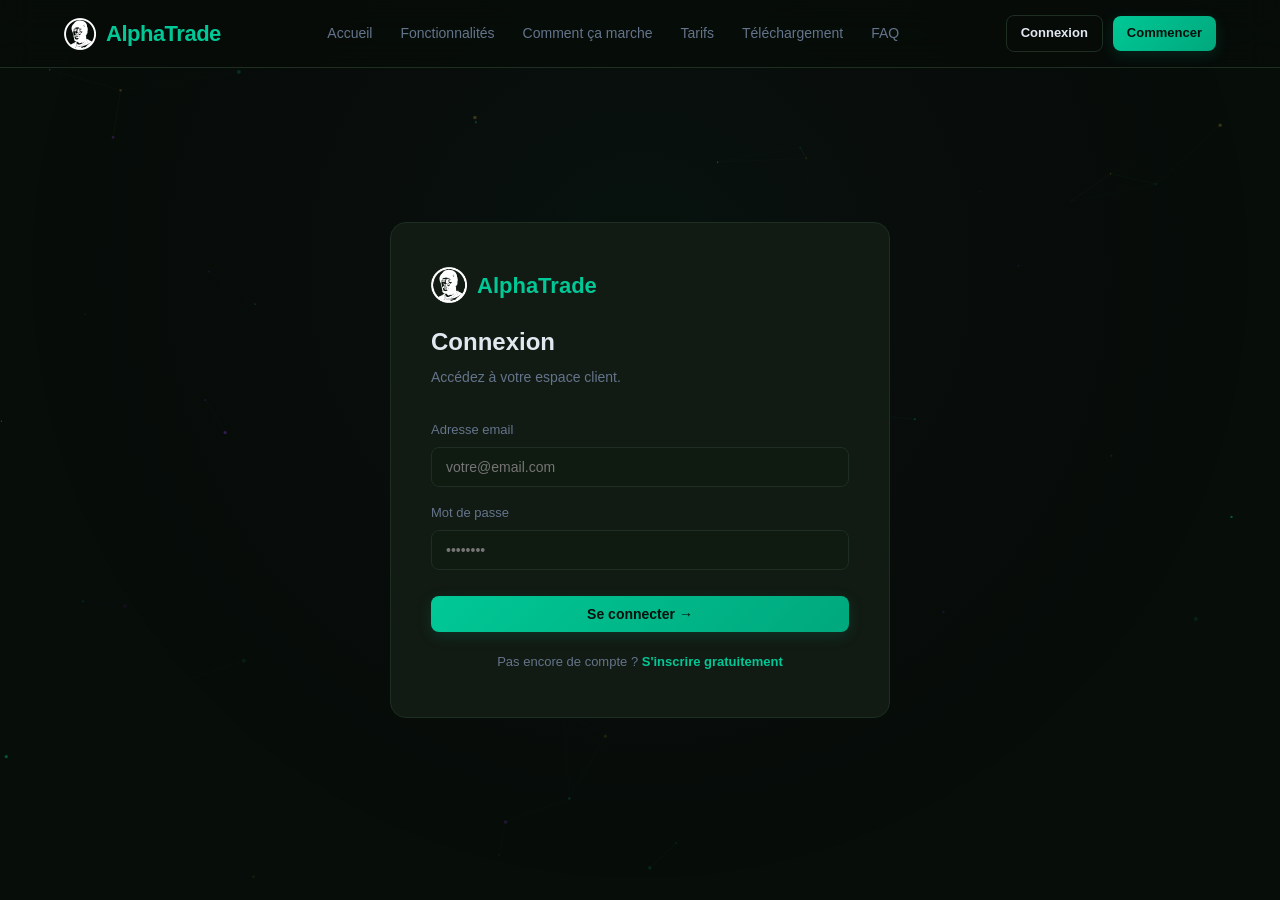
==== connexion.html @ 63baa159 "Add site web files" ====
<!DOCTYPE html>
<html lang="fr">
<head>
<!-- Google tag (gtag.js) -->
<script async src="https://www.googletagmanager.com/gtag/js?id=G-JQR0P1GWEX"></script>
<script>
  window.dataLayer = window.dataLayer || [];
  function gtag(){dataLayer.push(arguments);}
  gtag('js', new Date());
  gtag('config', 'G-JQR0P1GWEX');
</script>
<meta charset="UTF-8">
<link rel="icon" type="image/png" href="assets/logo.png">
<link rel="apple-touch-icon" href="assets/logo.png">
<meta name="viewport" content="width=device-width, initial-scale=1.0">
<title>Connexion — AlphaTrade</title>
<link rel="stylesheet" href="css/style.css">
</head>
<body>

<nav class="nav" id="mainNav">
  <a href="index.html" class="nav-logo">
    <img src="assets/logo.png" alt="AlphaTrade" onerror="this.style.display='none'">
    AlphaTrade
  </a>
  <div class="nav-links"></div>
  <div class="nav-cta"></div>
</nav>

<div class="auth-page">
  <div class="auth-box">
    <div class="auth-logo">
      <img src="assets/logo.png" alt="" onerror="this.style.display='none'">
      <span>AlphaTrade</span>
    </div>
    <h1>Connexion</h1>
    <p class="sub">Accédez à votre espace client.</p>

    <div class="form-group">
      <label class="form-label">Adresse email</label>
      <input class="form-input" type="email" id="email" placeholder="votre@email.com" autocomplete="email">
    </div>
    <div class="form-group">
      <label class="form-label">Mot de passe</label>
      <input class="form-input" type="password" id="password" placeholder="••••••••" autocomplete="current-password">
    </div>

    <div class="form-error" id="errMsg"></div>

    <button class="btn btn-primary btn-full" style="margin-top:10px" onclick="doLogin()">
      Se connecter →
    </button>
    <p class="form-link">Pas encore de compte ? <a href="inscription.html">S'inscrire gratuitement</a></p>
  </div>
</div>

<div id="notif"></div>
<script src="js/api.js"></script>
<script src="js/nav.js"></script>
<script>
if (getToken()) window.location.href = 'espace-client.html';

document.addEventListener('keydown', e => { if (e.key === 'Enter') doLogin(); });

async function doLogin() {
  const email    = document.getElementById('email').value.trim();
  const password = document.getElementById('password').value;
  const errEl    = document.getElementById('errMsg');
  errEl.style.display = 'none';

  if (!email || !password) {
    errEl.textContent = 'Veuillez remplir tous les champs.';
    errEl.style.display = 'block'; return;
  }
  try {
    const data = await apiPost('/auth/login', { email, password });
    saveSession(data.token, data.user, data.plan);
    notify('Connexion réussie !', 'green');
    setTimeout(() => { window.location.href = 'espace-client.html'; }, 500);
  } catch(e) {
    errEl.textContent = e.message;
    errEl.style.display = 'block';
  }
}
</script>
<script src="js/bg.js"></script>
</body>
</html>
---- css/style.css ----
/* ── Reset & Variables ──────────────────────────────────────────────────── */
*, *::before, *::after { margin: 0; padding: 0; box-sizing: border-box; }

:root {
  /* Couleurs AlphaTrade */
  --bg:      #070d09;
  --bg2:     #0a0f0b;
  --card:    #111a13;
  --card2:   #161f18;
  --border:  #1e2e22;
  --green:   #00C896;
  --green2:  #00a87d;
  --purple:  #7B2FBE;
  --purple2: #9B4FDE;
  --gold:    #D4AF37;
  --red:     #FF4444;
  --orange:  #F59E0B;
  --text:    #e2e8f0;
  --muted:   #64748b;
  --muted2:  #4a5568;
  --input:   #0f1a11;
  --radius:  12px;

  /* Glows */
  --glow-green:  rgba(0, 200, 150, 0.15);
  --glow-purple: rgba(123, 47, 190, 0.15);
  --glow-gold:   rgba(212, 175, 55, 0.15);
}

html { scroll-behavior: smooth; font-size: 16px; }
body { background: var(--bg); color: var(--text); font-family: 'Segoe UI', Arial, sans-serif; line-height: 1.6; overflow-x: hidden; }
a { color: inherit; text-decoration: none; }

/* ── CANVAS ANIMATION BACKGROUND ─────────────────────────────────────────── */
#bg-canvas { position: fixed; top: 0; left: 0; width: 100%; height: 100%; z-index: 0; pointer-events: none; }
body > *:not(#bg-canvas):not(.nav) { position: relative; z-index: 1; }

/* Ancres : compenser la hauteur de la nav fixe */
section[id] { scroll-margin-top: 84px; }

/* ── Navbar ─────────────────────────────────────────────────────────────── */
.nav {
  position: fixed; top: 0; left: 0; right: 0; z-index: 1000;
  background: rgba(7, 13, 9, 0.92); backdrop-filter: blur(16px);
  border-bottom: 1px solid var(--border);
  display: flex; align-items: center; justify-content: space-between;
  padding: 0 5%; height: 68px;
}
.nav-logo {
  display: flex; align-items: center; gap: 10px;
  font-size: 22px; font-weight: 800; color: var(--green); letter-spacing: -0.5px;
  flex-shrink: 0;
}
.nav-logo img { height: 32px; width: 32px; object-fit: contain; }
.nav-links { display: flex; align-items: center; gap: 28px; }
.nav-links a { font-size: 14px; color: var(--muted); transition: color .2s; white-space: nowrap; }
.nav-links a:hover, .nav-links a.active { color: var(--green); }
.nav-cta { display: flex; gap: 10px; align-items: center; flex-shrink: 0; }

/* ── Boutons ────────────────────────────────────────────────────────────── */
.btn {
  display: inline-flex; align-items: center; justify-content: center; gap: 8px;
  padding: 10px 22px; border: none; border-radius: 8px;
  font-size: 14px; font-weight: 600; cursor: pointer; transition: all .25s;
  white-space: nowrap; text-decoration: none;
}
.btn:hover { transform: translateY(-2px); }
.btn-primary {
  background: linear-gradient(135deg, var(--green), var(--green2));
  color: #07100b; box-shadow: 0 4px 15px var(--glow-green);
}
.btn-primary:hover { box-shadow: 0 6px 24px rgba(0,200,150,0.4); }
.btn-purple {
  background: linear-gradient(135deg, var(--purple), var(--purple2));
  color: #fff; box-shadow: 0 4px 15px var(--glow-purple);
}
.btn-purple:hover { box-shadow: 0 6px 24px rgba(123,47,190,0.4); }
.btn-gold {
  background: linear-gradient(135deg, var(--gold), #b8962e);
  color: #07100b; box-shadow: 0 4px 15px var(--glow-gold);
}
.btn-outline {
  background: transparent; color: var(--text);
  border: 1px solid var(--border); transition: all .25s;
}
.btn-outline:hover { border-color: var(--green); color: var(--green); transform: translateY(-2px); }
.btn-lg { padding: 14px 32px; font-size: 16px; border-radius: 10px; }
.btn-full { width: 100%; }
.btn-sm { padding: 7px 14px; font-size: 13px; }

/* ── Hero ───────────────────────────────────────────────────────────────── */
.hero {
  min-height: 100vh; display: flex; align-items: center; justify-content: center;
  text-align: center; padding: 120px 5% 80px;
}
.hero-inner { max-width: 900px; margin: 0 auto; }

.hero-badge {
  display: inline-flex; align-items: center; gap: 8px;
  background: var(--glow-green); border: 1px solid rgba(0,200,150,0.3);
  color: var(--green); padding: 7px 18px; border-radius: 20px;
  font-size: 13px; font-weight: 600; margin-bottom: 32px;
  animation: fadeInDown .8s ease both;
}
.hero-badge .dot {
  width: 7px; height: 7px; background: var(--green); border-radius: 50%;
  animation: pulse 2s ease-in-out infinite;
}

.hero h1 {
  font-size: clamp(40px, 7vw, 86px);
  font-weight: 900; line-height: 1.05; letter-spacing: -2px;
  margin-bottom: 24px;
  animation: fadeInUp .8s .1s ease both;
}
.hero h1 .green { color: var(--green); }
.hero h1 .gold  { color: var(--gold); }

.hero-sub {
  font-size: clamp(16px, 2vw, 20px); color: var(--muted);
  max-width: 620px; margin: 0 auto 44px;
  animation: fadeInUp .8s .2s ease both;
}
.hero-actions {
  display: flex; gap: 14px; justify-content: center; flex-wrap: wrap;
  margin-bottom: 64px; animation: fadeInUp .8s .3s ease both;
}

.hero-stats {
  display: flex; gap: 0; justify-content: center; flex-wrap: wrap;
  border: 1px solid var(--border); border-radius: 14px;
  background: rgba(17,26,19,0.6); backdrop-filter: blur(8px);
  animation: fadeInUp .8s .4s ease both; overflow: hidden;
}
.hero-stat {
  flex: 1; min-width: 120px; text-align: center; padding: 20px 24px;
  border-right: 1px solid var(--border);
}
.hero-stat:last-child { border-right: none; }
.hero-stat-value { font-size: clamp(22px, 3vw, 32px); font-weight: 800; color: var(--green); }
.hero-stat-label { font-size: 12px; color: var(--muted); margin-top: 2px; }

/* ── Sections ───────────────────────────────────────────────────────────── */
.section { padding: 100px 5%; }
.section-center { text-align: center; }
.container { max-width: 1200px; margin: 0 auto; }
.section-label {
  display: inline-block; font-size: 11px; text-transform: uppercase; letter-spacing: 2px;
  color: var(--green); font-weight: 700; margin-bottom: 14px;
  background: var(--glow-green); padding: 4px 12px; border-radius: 20px;
  border: 1px solid rgba(0,200,150,0.2);
}
.section h2 {
  font-size: clamp(28px, 4vw, 48px); font-weight: 800;
  margin-bottom: 18px; letter-spacing: -0.5px;
}
.section p.lead {
  color: var(--muted); font-size: clamp(15px, 1.5vw, 18px);
  max-width: 620px; margin: 0 auto 56px;
}

/* ── Features grid (3×2) ─────────────────────────────────────────────────── */
.features-grid {
  display: grid;
  grid-template-columns: repeat(3, 1fr);
  gap: 20px;
}
@media (max-width: 900px) { .features-grid { grid-template-columns: repeat(2, 1fr); } }
@media (max-width: 580px) { .features-grid { grid-template-columns: 1fr; } }

.feature-card {
  background: var(--card); border: 1px solid var(--border); border-radius: var(--radius);
  padding: 32px 28px; transition: all .3s; position: relative; overflow: hidden;
}
.feature-card::before {
  content: ''; position: absolute; top: 0; left: 0; right: 0; height: 2px;
  background: linear-gradient(90deg, var(--green), var(--purple));
  opacity: 0; transition: opacity .3s;
}
.feature-card:hover { border-color: rgba(0,200,150,0.3); transform: translateY(-4px); box-shadow: 0 12px 32px rgba(0,200,150,0.08); }
.feature-card:hover::before { opacity: 1; }
.feature-icon {
  width: 52px; height: 52px; border-radius: 12px;
  background: var(--glow-green); border: 1px solid rgba(0,200,150,0.2);
  display: flex; align-items: center; justify-content: center;
  margin-bottom: 18px;
}
.feature-icon svg { width: 26px; height: 26px; stroke: var(--green); fill: none; stroke-width: 1.8; stroke-linecap: round; stroke-linejoin: round; }
.feature-card h3 { font-size: 17px; font-weight: 700; margin-bottom: 10px; }
.feature-card p { color: var(--muted); font-size: 14px; line-height: 1.75; }

/* ── Steps ──────────────────────────────────────────────────────────────── */
.steps-grid {
  display: grid; grid-template-columns: repeat(4, 1fr);
  gap: 0; position: relative;
}
.steps-grid::before {
  content: ''; position: absolute; top: 36px; left: 12.5%; right: 12.5%; height: 2px;
  background: linear-gradient(90deg, var(--green), var(--purple), var(--gold));
  z-index: 0;
}
@media (max-width: 768px) { .steps-grid { grid-template-columns: repeat(2, 1fr); } .steps-grid::before { display: none; } }

.step { padding: 0 20px 32px; text-align: center; position: relative; z-index: 1; }
.step-num {
  width: 56px; height: 56px; border-radius: 50%;
  background: var(--card); border: 2px solid var(--green);
  color: var(--green); font-size: 20px; font-weight: 800;
  display: flex; align-items: center; justify-content: center;
  margin: 0 auto 20px; position: relative; z-index: 2;
  box-shadow: 0 0 20px var(--glow-green);
}
.step h3 { font-size: 16px; font-weight: 700; margin-bottom: 10px; color: var(--text); }
.step p  { font-size: 14px; color: var(--muted); line-height: 1.7; }

/* ── Pricing ────────────────────────────────────────────────────────────── */
.pricing-toggle { display: flex; align-items: center; justify-content: center; gap: 16px; margin-bottom: 52px; }
.pricing-toggle span { font-size: 14px; color: var(--muted); font-weight: 500; }
.toggle-wrap input { display: none; }
.toggle-track {
  display: block; width: 50px; height: 28px; background: var(--border); border-radius: 14px;
  cursor: pointer; transition: background .3s; position: relative;
}
.toggle-track::after {
  content: ''; position: absolute; top: 4px; left: 4px;
  width: 20px; height: 20px; background: #fff; border-radius: 50%; transition: left .3s;
}
.toggle-wrap input:checked + .toggle-track { background: var(--green); }
.toggle-wrap input:checked + .toggle-track::after { left: 26px; }
.badge-save {
  background: var(--glow-gold); color: var(--gold);
  border: 1px solid rgba(212,175,55,0.3); padding: 2px 10px;
  border-radius: 20px; font-size: 12px; font-weight: 600;
}

.pricing-grid {
  display: grid; grid-template-columns: repeat(3, 1fr);
  gap: 20px; max-width: 1100px; margin: 0 auto;
}
@media (max-width: 900px) { .pricing-grid { grid-template-columns: 1fr; max-width: 420px; } }

.pricing-grid-4 {
  grid-template-columns: repeat(4, 1fr);
  max-width: 1300px;
}
@media (max-width: 1200px) { .pricing-grid-4 { grid-template-columns: repeat(2, 1fr); max-width: 760px; } }
@media (max-width: 600px)  { .pricing-grid-4 { grid-template-columns: 1fr; max-width: 420px; } }

.premium-card {
  border-color: rgba(212,175,55,0.35);
  background: linear-gradient(160deg, #111a13 0%, #1a1508 100%);
  box-shadow: 0 0 32px rgba(212,175,55,0.08);
}

/* ── OS Download Buttons ──────────────────────────────────────────────── */
.os-btn-card {
  background: var(--card); border: 1px solid var(--border); border-radius: var(--radius);
  padding: 28px 20px; text-align: center; cursor: pointer; position: relative;
  transition: border-color .2s, box-shadow .2s, transform .15s;
}
.os-btn-card:hover {
  border-color: var(--green); box-shadow: 0 0 24px var(--glow-green);
  transform: translateY(-3px);
}
.os-btn-disabled {
  cursor: not-allowed; opacity: .6;
}
.os-btn-disabled:hover { border-color: var(--border); box-shadow: none; transform: none; }
.os-badge {
  display: inline-block; margin-top: 10px; padding: 3px 10px;
  background: rgba(0,200,150,0.12); color: var(--green);
  border-radius: 20px; font-size: 11px; font-weight: 700; letter-spacing: .5px;
}
.os-badge-soon {
  background: rgba(212,175,55,0.12); color: var(--gold);
}

.pricing-card {
  background: var(--card); border: 1px solid var(--border); border-radius: var(--radius);
  padding: 36px 32px; position: relative; transition: all .3s;
  display: flex; flex-direction: column;
}
.pricing-card .plan-features { flex: 1; }
.pricing-card > a, .pricing-card > button { margin-top: auto; }
.pricing-card:hover { transform: translateY(-6px); }
.pricing-card.featured {
  border-color: var(--green); background: linear-gradient(135deg, #111a13, #0d1f10);
  box-shadow: 0 0 40px rgba(0,200,150,0.1);
}
.pricing-badge {
  position: absolute; top: -14px; left: 50%; transform: translateX(-50%);
  background: linear-gradient(135deg, var(--green), var(--green2));
  color: #07100b; padding: 5px 18px; border-radius: 20px;
  font-size: 12px; font-weight: 800; white-space: nowrap; letter-spacing: .5px;
}
.plan-name { font-size: 13px; font-weight: 700; text-transform: uppercase; letter-spacing: 1.5px; color: var(--muted); margin-bottom: 10px; }
.plan-price { font-size: clamp(36px, 4vw, 52px); font-weight: 900; line-height: 1; margin-bottom: 4px; color: var(--green); }
.plan-price span { font-size: 16px; font-weight: 500; color: var(--muted); }
.plan-period { font-size: 13px; color: var(--muted); margin-bottom: 20px; }
.plan-capital {
  font-size: 13px; color: var(--muted); margin-bottom: 24px;
  padding: 12px; background: var(--bg); border-radius: 8px; line-height: 1.5;
}
.plan-capital strong { color: var(--text); display: block; margin-bottom: 2px; }
.plan-features { list-style: none; margin-bottom: 24px; }
.plan-features li {
  padding: 10px 0; font-size: 14px; color: var(--muted);
  display: flex; align-items: center; gap: 10px;
  border-bottom: 1px solid var(--border);
}
.plan-features li:last-child { border-bottom: none; }
.plan-features li .check { color: var(--green); font-size: 16px; flex-shrink: 0; font-weight: 700; }
.plan-features li .cross { color: var(--muted2); font-size: 16px; flex-shrink: 0; }
.plan-features li.active { color: var(--text); }

/* ── CTA ────────────────────────────────────────────────────────────────── */
.cta-section {
  padding: 100px 5%; text-align: center;
  background: linear-gradient(135deg, rgba(0,200,150,0.04), rgba(123,47,190,0.04));
  border-top: 1px solid var(--border);
}
.cta-section h2 { font-size: clamp(28px, 4vw, 48px); font-weight: 800; margin-bottom: 16px; }
.cta-section p { color: var(--muted); font-size: clamp(15px, 1.5vw, 18px); margin-bottom: 40px; }

/* ── Footer ─────────────────────────────────────────────────────────────── */
.footer { background: var(--bg2); border-top: 1px solid var(--border); padding: 56px 5% 28px; }
.footer-grid {
  display: grid; grid-template-columns: 2fr 1fr 1fr 1fr 1fr;
  gap: 40px; margin-bottom: 48px;
}
@media (max-width: 768px) { .footer-grid { grid-template-columns: 1fr 1fr; } }

.footer-logo { display: flex; align-items: center; gap: 10px; margin-bottom: 14px; }
.footer-logo img { height: 28px; }
.footer-logo span { font-size: 20px; font-weight: 800; color: var(--green); }
.footer-desc { font-size: 14px; color: var(--muted); line-height: 1.8; max-width: 280px; }
.footer-col h4 { font-size: 12px; font-weight: 700; text-transform: uppercase; letter-spacing: 1.5px; margin-bottom: 18px; color: var(--muted2); }
.footer-col a { display: block; font-size: 14px; color: var(--muted); margin-bottom: 10px; transition: color .2s; }
.footer-col a:hover { color: var(--green); }
.footer-bottom {
  display: flex; justify-content: space-between; align-items: center;
  padding-top: 24px; border-top: 1px solid var(--border);
  font-size: 12px; color: var(--muted2);
}
@media (max-width: 600px) { .footer-bottom { flex-direction: column; gap: 8px; text-align: center; } }

/* ── Auth / Forms ───────────────────────────────────────────────────────── */
.auth-page { min-height: 100vh; display: flex; align-items: center; justify-content: center; padding: 100px 5% 60px; }
.auth-box {
  background: var(--card); border: 1px solid var(--border); border-radius: 16px;
  padding: 44px 40px; width: 500px; max-width: 100%;
}
.auth-logo { display: flex; align-items: center; gap: 10px; margin-bottom: 20px; }
.auth-logo img { height: 36px; }
.auth-logo span { font-size: 22px; font-weight: 800; color: var(--green); }
.auth-box h1 { font-size: 24px; font-weight: 800; margin-bottom: 4px; }
.auth-box .sub { font-size: 14px; color: var(--muted); margin-bottom: 32px; }
.form-group { margin-bottom: 16px; }
.form-label { display: block; font-size: 13px; color: var(--muted); margin-bottom: 6px; font-weight: 500; }
.form-input {
  width: 100%; padding: 11px 14px; background: var(--input);
  border: 1px solid var(--border); border-radius: 8px; color: var(--text);
  font-size: 14px; outline: none; transition: border .2s;
}
.form-input:focus { border-color: var(--green); box-shadow: 0 0 0 3px rgba(0,200,150,0.1); }
.form-row { display: grid; grid-template-columns: 1fr 1fr; gap: 14px; }
.form-phone-row { display: grid; grid-template-columns: 130px 1fr; gap: 10px; }
.form-link { font-size: 13px; color: var(--muted); text-align: center; margin-top: 20px; }
.form-link a { color: var(--green); font-weight: 600; }
.form-error   { color: #FF4444; font-size: 13px; margin-top: 10px; padding: 10px; background: rgba(255,68,68,0.08); border-radius: 6px; display: none; }
.form-success { color: var(--green); font-size: 13px; margin-top: 10px; padding: 10px; background: var(--glow-green); border-radius: 6px; display: none; }
.divider-line { border: none; border-top: 1px solid var(--border); margin: 20px 0; }

/* ── Verification code step ─────────────────────────────────────────────── */
.verify-box { text-align: center; }
.code-inputs { display: flex; gap: 10px; justify-content: center; margin: 24px 0; }
.code-input {
  width: 52px; height: 62px; text-align: center; font-size: 28px; font-weight: 700;
  background: var(--input); border: 2px solid var(--border); border-radius: 10px;
  color: var(--text); outline: none; transition: border .2s;
}
.code-input:focus { border-color: var(--green); }

/* ── Dashboard client ───────────────────────────────────────────────────── */
.dashboard-page { min-height: 100vh; padding-top: 68px; }
.dashboard-hero { background: var(--card2); border-bottom: 1px solid var(--border); padding: 44px 5%; }
.dashboard-hero h1 { font-size: clamp(22px, 3vw, 30px); font-weight: 800; }
.dashboard-hero p { font-size: 14px; color: var(--muted); margin-top: 4px; }
.dashboard-body { padding: 36px 5%; max-width: 1150px; margin: 0 auto; display: grid; grid-template-columns: 1fr 340px; gap: 24px; }
@media (max-width: 900px) { .dashboard-body { grid-template-columns: 1fr; } }
.dash-card { background: var(--card); border: 1px solid var(--border); border-radius: var(--radius); padding: 28px; margin-bottom: 20px; }
.dash-card h3 { font-size: 15px; font-weight: 700; margin-bottom: 20px; color: var(--text); }
.dash-stat { display: flex; justify-content: space-between; align-items: center; padding: 13px 0; border-bottom: 1px solid var(--border); font-size: 14px; }
.dash-stat:last-child { border-bottom: none; }
.dash-stat-label { color: var(--muted); }
.dash-stat-value { font-weight: 600; }

/* ── Badges ─────────────────────────────────────────────────────────────── */
.badge { display: inline-block; padding: 3px 10px; border-radius: 20px; font-size: 12px; font-weight: 600; }
.badge-green  { background: rgba(0,200,150,0.12);  color: var(--green); }
.badge-red    { background: rgba(255,68,68,0.12);  color: #FF4444; }
.badge-purple { background: rgba(123,47,190,0.12); color: var(--purple2); }
.badge-gold   { background: var(--glow-gold);       color: var(--gold); }

/* ── Download ───────────────────────────────────────────────────────────── */
.download-card {
  background: linear-gradient(135deg, var(--card), #0d1f10);
  border: 1px solid rgba(0,200,150,0.3); border-radius: var(--radius);
  padding: 40px; text-align: center;
  box-shadow: 0 0 40px rgba(0,200,150,0.06);
}
.download-card h2 { font-size: 22px; font-weight: 800; margin-bottom: 10px; }
.download-card p  { color: var(--muted); font-size: 14px; margin-bottom: 28px; }
.system-req { font-size: 12px; color: var(--muted2); margin-top: 14px; }

/* ── Animations ─────────────────────────────────────────────────────────── */
@keyframes fadeInUp   { from { opacity: 0; transform: translateY(24px); } to { opacity: 1; transform: translateY(0); } }
@keyframes fadeInDown { from { opacity: 0; transform: translateY(-16px); } to { opacity: 1; transform: translateY(0); } }
@keyframes pulse { 0%,100%{opacity:1;transform:scale(1)} 50%{opacity:.5;transform:scale(.9)} }

/* Reveal on scroll */
.reveal { opacity: 0; transform: translateY(30px); transition: opacity .6s ease, transform .6s ease; }
.reveal.visible { opacity: 1; transform: translateY(0); }

/* ── Payments row ───────────────────────────────────────────────────────── */
.payment-methods { display: flex; gap: 10px; flex-wrap: wrap; justify-content: center; }
.payment-chip {
  background: var(--card); border: 1px solid var(--border); border-radius: 8px;
  padding: 9px 16px; font-size: 13px; font-weight: 600; color: var(--text);
  display: flex; align-items: center; gap: 7px;
}
.payment-chip svg { width: 18px; height: 18px; }

/* ── Notif toast ────────────────────────────────────────────────────────── */
#notif {
  position: fixed; bottom: 28px; right: 28px; padding: 14px 22px;
  border-radius: 10px; font-size: 14px; font-weight: 600;
  display: none; z-index: 9999; box-shadow: 0 4px 24px rgba(0,0,0,.5);
  animation: fadeInUp .3s ease;
}

/* ── Mobile ─────────────────────────────────────────────────────────────── */
@media (max-width: 768px) {
  .nav-links { display: none; }
  .hero h1 { letter-spacing: -1px; }
  .hero-stats { border-radius: 10px; }
  .steps-grid { grid-template-columns: 1fr 1fr; }
  .auth-box { padding: 32px 24px; }
  .form-row { grid-template-columns: 1fr; }
  .form-phone-row { grid-template-columns: 1fr; }
}
@media (max-width: 480px) {
  .steps-grid { grid-template-columns: 1fr; }
  .hero-stat { padding: 16px 12px; }
}
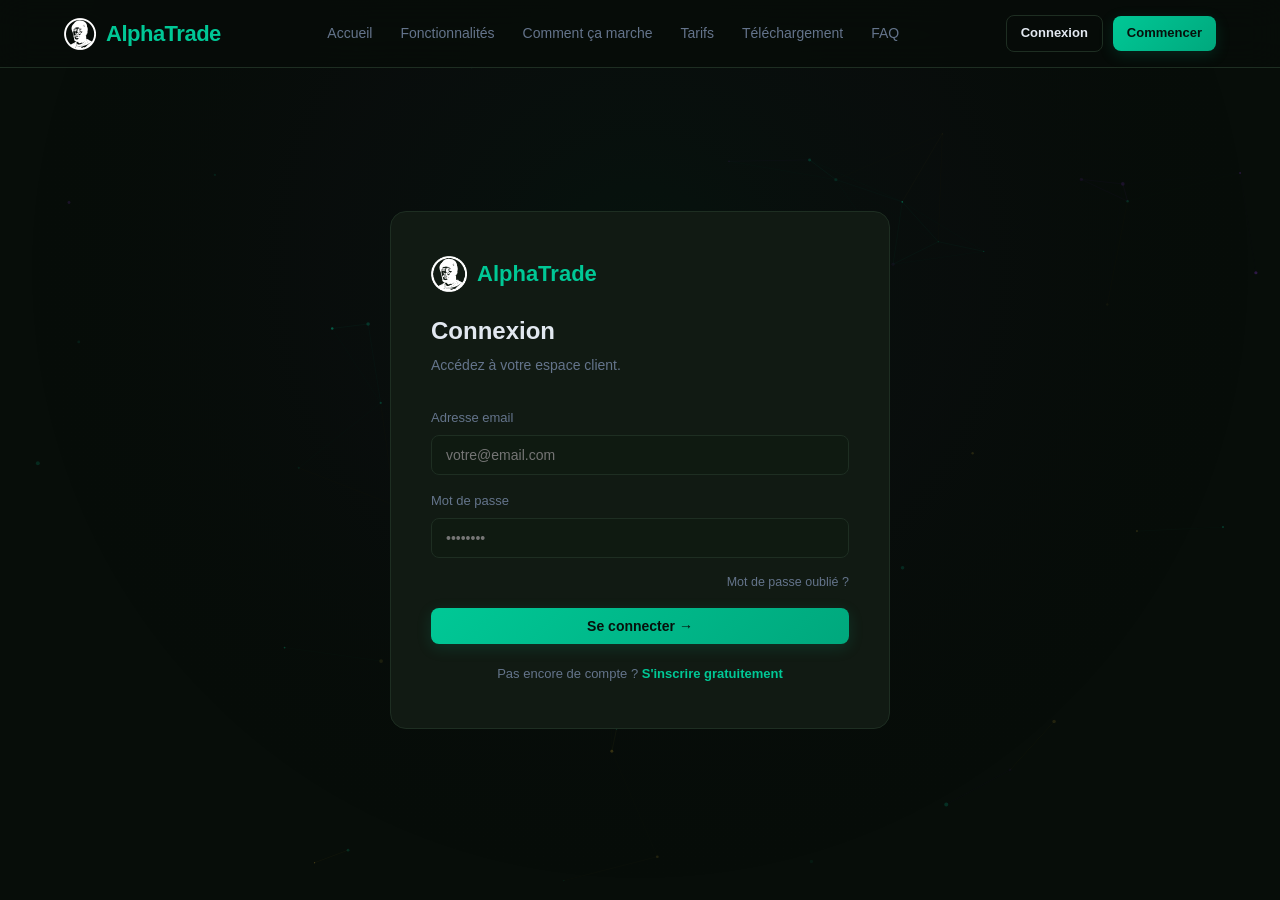
==== commit 6d893371: "Feat: mot de passe oublie (site) Lien sur la page de connexion, page de demande (email generique ant" ====
--- a/connexion.html
+++ b/connexion.html
@@ -44,6 +44,7 @@
       <label class="form-label">Mot de passe</label>
       <input class="form-input" type="password" id="password" placeholder="••••••••" autocomplete="current-password">
     </div>
+    <p style="text-align:right;margin:-6px 0 4px"><a href="mot-de-passe-oublie.html" style="font-size:12.5px;color:var(--muted)">Mot de passe oublié ?</a></p>
 
     <div class="form-error" id="errMsg"></div>
 
--- a/css/style.css
+++ b/css/style.css
@@ -246,6 +246,19 @@
 @media (max-width: 1200px) { .pricing-grid-4 { grid-template-columns: repeat(2, 1fr); max-width: 760px; } }
 @media (max-width: 600px)  { .pricing-grid-4 { grid-template-columns: 1fr; max-width: 420px; } }
 
+.pricing-grid-5 {
+  grid-template-columns: repeat(5, 1fr);
+  max-width: 1600px;
+}
+@media (max-width: 1400px) { .pricing-grid-5 { grid-template-columns: repeat(3, 1fr); max-width: 980px; } }
+@media (max-width: 900px)  { .pricing-grid-5 { grid-template-columns: repeat(2, 1fr); max-width: 640px; } }
+@media (max-width: 600px)  { .pricing-grid-5 { grid-template-columns: 1fr; max-width: 420px; } }
+
+.basique-card {
+  border-color: rgba(34,197,94,0.3);
+  background: linear-gradient(160deg, #0e1a12 0%, #0a1a0f 100%);
+}
+
 .premium-card {
   border-color: rgba(212,175,55,0.35);
   background: linear-gradient(160deg, #111a13 0%, #1a1508 100%);
@@ -273,6 +286,13 @@
 }
 .os-badge-soon {
   background: rgba(212,175,55,0.12); color: var(--gold);
+}
+.os-badge-new {
+  animation: badge-pulse 2.4s ease-in-out infinite;
+}
+@keyframes badge-pulse {
+  0%, 100% { opacity: 1; }
+  50% { opacity: .6; }
 }
 
 .pricing-card {
@@ -287,6 +307,49 @@
   border-color: var(--green); background: linear-gradient(135deg, #111a13, #0d1f10);
   box-shadow: 0 0 40px rgba(0,200,150,0.1);
 }
+.pricing-card.has-badge {
+  border-color: var(--green); background: linear-gradient(135deg, #111a13, #0d1f10);
+  box-shadow: 0 0 40px rgba(0,200,150,0.1);
+}
+.pricing-card.unavailable { opacity: .55; filter: grayscale(.5); }
+.pricing-card.unavailable .plan-price { color: var(--muted); font-size: clamp(20px,2.2vw,28px); }
+.pricing-card.unavailable:hover { transform: none; }
+.pricing-badge.unavailable-badge { background: var(--purple, #7B2FBE); color: #fff; }
+.btn-disabled {
+  background: var(--card2, #161f18); border: 1px solid var(--border); color: var(--muted);
+  border-radius: 10px; padding: 14px; text-align: center; font-size: 15px; font-weight: 700; cursor: not-allowed;
+}
+
+/* ── Carrousel promo KB1000 Gold AI (ajouté le 17/07/2026) ── */
+.kb1000-carousel {
+  position: relative; max-width: 720px; margin: 40px auto 0; background: var(--card);
+  border: 1px solid var(--border); border-radius: 16px; padding: 40px 48px; overflow: hidden;
+}
+.kb1000-carousel::before {
+  content: ''; position: absolute; inset: 0;
+  background: radial-gradient(circle at 20% 0%, rgba(123,47,190,.15), transparent 60%); pointer-events: none;
+}
+.kb1000-slide { display: none; animation: kb1000Fade .4s ease; }
+.kb1000-slide.active { display: block; }
+@keyframes kb1000Fade { from { opacity: 0; transform: translateY(6px); } to { opacity: 1; transform: translateY(0); } }
+.kb1000-slide-icon { font-size: 42px; margin-bottom: 14px; }
+.kb1000-slide h3 { font-size: 19px; color: #fff; margin: 0 0 10px; }
+.kb1000-slide p { color: var(--muted); font-size: 13.5px; line-height: 1.7; margin: 0; }
+.kb1000-nav { display: flex; align-items: center; justify-content: center; gap: 18px; margin-top: 26px; position: relative; }
+.kb1000-arrow {
+  background: var(--card2, #161f18); border: 1px solid var(--border); color: var(--text); width: 34px; height: 34px;
+  border-radius: 50%; cursor: pointer; font-size: 16px; display: flex; align-items: center; justify-content: center;
+}
+.kb1000-arrow:hover { border-color: var(--green2); color: var(--green); }
+.kb1000-dots { display: flex; gap: 8px; }
+.kb1000-dot { width: 8px; height: 8px; border-radius: 50%; background: var(--border); cursor: pointer; transition: background .2s, width .2s; }
+.kb1000-dot.active { background: var(--green); width: 22px; border-radius: 5px; }
+.kb1000-cta { margin-top: 26px; }
+.kb1000-soon-badge {
+  display: inline-block; background: var(--purple); color: #fff; font-size: 12px; font-weight: 700;
+  padding: 8px 18px; border-radius: 20px;
+}
+@media (max-width: 600px) { .kb1000-carousel { padding: 28px 22px; } }
 .pricing-badge {
   position: absolute; top: -14px; left: 50%; transform: translateX(-50%);
   background: linear-gradient(135deg, var(--green), var(--green2));
@@ -395,6 +458,21 @@
 .dash-stat-label { color: var(--muted); }
 .dash-stat-value { font-weight: 600; }
 
+/* ── Parrainage (17/07/2026) ────────────────────────────────────────────── */
+.referral-code-box { background: var(--input); border: 1px dashed var(--green2); border-radius: 10px; padding: 14px 16px; display: flex; align-items: center; justify-content: space-between; gap: 12px; margin-bottom: 12px; flex-wrap: wrap; }
+.referral-code-box .code { font-size: 19px; font-weight: 800; letter-spacing: 1.5px; color: var(--green); font-family: 'Consolas', monospace; }
+.btn-copy { background: rgba(0,200,150,.12); border: 1px solid var(--green2); color: var(--green); border-radius: 8px; padding: 7px 14px; font-size: 12px; font-weight: 700; cursor: pointer; }
+.referral-link-row { display: flex; gap: 8px; margin-bottom: 16px; }
+.referral-link-row input { flex: 1; background: var(--input); border: 1px solid var(--border); border-radius: 8px; padding: 8px 12px; color: var(--muted); font-size: 12px; font-family: monospace; min-width: 0; }
+.referral-stats { display: grid; grid-template-columns: repeat(3,1fr); gap: 10px; margin-bottom: 18px; }
+.referral-stat { background: var(--bg); border: 1px solid var(--border); border-radius: 10px; padding: 12px; text-align: center; }
+.referral-stat .val { font-size: 20px; font-weight: 800; color: var(--green); }
+.referral-stat .lbl { font-size: 10px; color: var(--muted); text-transform: uppercase; letter-spacing: .4px; margin-top: 4px; }
+.referral-qr-wrap { display: flex; flex-direction: column; align-items: center; gap: 8px; }
+.qr-box { width: 128px; height: 128px; background: #fff; border-radius: 10px; padding: 8px; display: flex; align-items: center; justify-content: center; }
+.qr-box img, .qr-box canvas { display: block; max-width: 100%; max-height: 100%; }
+.qr-caption { color: var(--muted); font-size: 11px; }
+
 /* ── Badges ─────────────────────────────────────────────────────────────── */
 .badge { display: inline-block; padding: 3px 10px; border-radius: 20px; font-size: 12px; font-weight: 600; }
 .badge-green  { background: rgba(0,200,150,0.12);  color: var(--green); }
